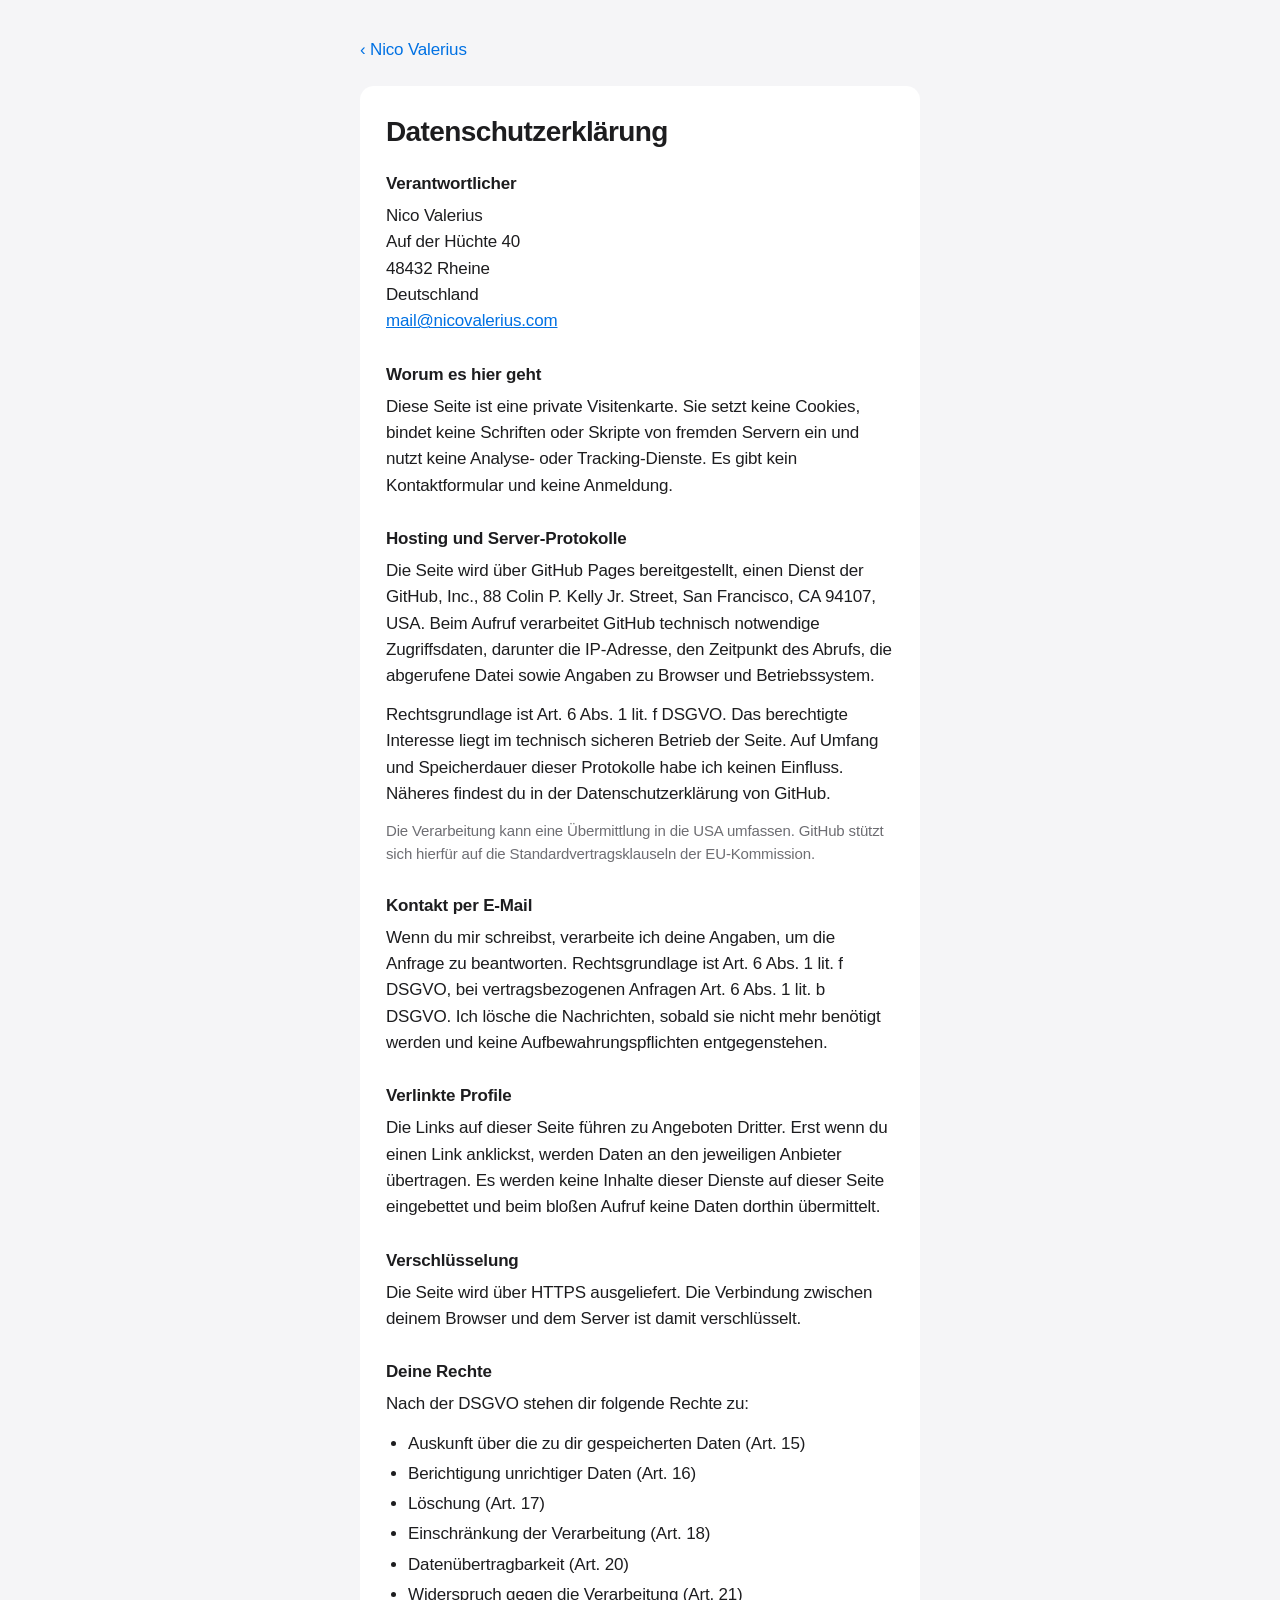
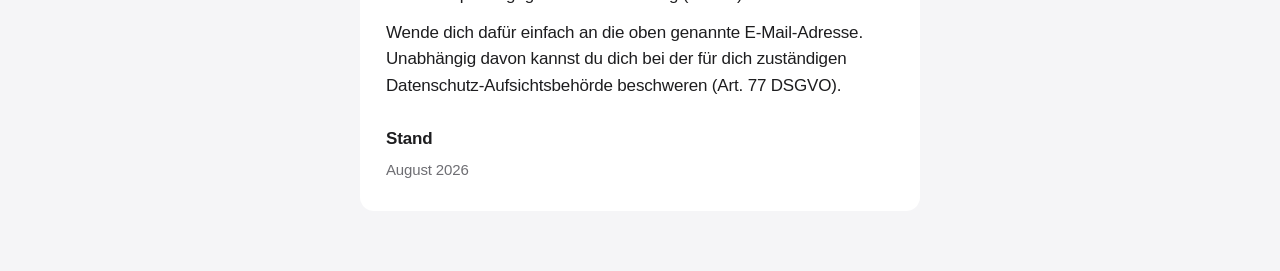
==== datenschutz.html @ 5a9d7f50 "Add files via upload" ====
<!DOCTYPE html>
<html lang="de">
<head>
<meta charset="utf-8">
<meta name="viewport" content="width=device-width, initial-scale=1">
<title>Datenschutz – Nico Valerius</title>
<meta name="robots" content="noindex">
<meta name="theme-color" content="#F5F5F7" media="(prefers-color-scheme: light)">
<meta name="theme-color" content="#000000" media="(prefers-color-scheme: dark)">

<!--
  ══════════════════════════════════════════════════════════
  Auch hier: STRASSE HAUSNUMMER und PLZ ORT ersetzen.

  Diese Erklärung passt zu der Seite, wie sie jetzt ist:
  gehostet bei GitHub Pages, ohne Cookies, ohne Tracking,
  ohne externe Schriften.

  Wenn du später etwas einbaust – Kontaktformular,
  Besucherzähler, eingebettete Videos – muss der Text
  angepasst werden.
  ══════════════════════════════════════════════════════════
-->

<style>
  :root {
    --bg:        #F5F5F7;
    --surface:   #FFFFFF;
    --text:      #1D1D1F;
    --secondary: #6E6E73;
    --accent:    #0071E3;
  }

  @media (prefers-color-scheme: dark) {
    :root {
      --bg:        #000000;
      --surface:   #1C1C1E;
      --text:      #F5F5F7;
      --secondary: #98989D;
      --accent:    #0A84FF;
    }
  }

  * { box-sizing: border-box; }

  body {
    margin: 0;
    padding: 40px 22px 60px;
    background: var(--bg);
    color: var(--text);
    font-family: -apple-system, BlinkMacSystemFont, "SF Pro Display", "SF Pro Text",
                 "Helvetica Neue", Helvetica, Arial, sans-serif;
    -webkit-font-smoothing: antialiased;
    -moz-osx-font-smoothing: grayscale;
  }

  main {
    max-width: 560px;
    margin: 0 auto;
  }

  .back {
    display: inline-block;
    margin-bottom: 26px;
    font-size: 1.0625rem;
    letter-spacing: -0.01em;
    color: var(--accent);
    text-decoration: none;
  }

  .back:hover { text-decoration: underline; }

  .card {
    background: var(--surface);
    border-radius: 14px;
    padding: 30px 26px;
  }

  h1 {
    margin: 0 0 26px;
    font-size: 1.75rem;
    font-weight: 600;
    letter-spacing: -0.022em;
  }

  h2 {
    margin: 30px 0 9px;
    font-size: 1.0625rem;
    font-weight: 600;
    letter-spacing: -0.01em;
  }

  h2:first-of-type { margin-top: 0; }

  p {
    margin: 0 0 12px;
    font-size: 1.0625rem;
    line-height: 1.55;
    letter-spacing: -0.01em;
  }

  ul {
    margin: 0 0 12px;
    padding-left: 22px;
    font-size: 1.0625rem;
    line-height: 1.6;
    letter-spacing: -0.01em;
  }

  li { margin-bottom: 3px; }

  p:last-child { margin-bottom: 0; }

  .muted {
    font-size: 0.9375rem;
    color: var(--secondary);
    line-height: 1.55;
  }

  a { color: var(--accent); }

  a:focus-visible {
    outline: 2px solid var(--accent);
    outline-offset: 2px;
    border-radius: 3px;
  }
</style>
</head>

<body>
  <main>

    <a class="back" href="index.html">&lsaquo; Nico Valerius</a>

    <div class="card">

      <h1>Datenschutz&shy;erklärung</h1>

      <h2>Verantwortlicher</h2>
      <p>
        Nico Valerius<br>
        Auf der Hüchte 40<br>
        48432 Rheine<br>
        Deutschland<br>
        <a href="mailto:mail@nicovalerius.com">mail@nicovalerius.com</a>
      </p>

      <h2>Worum es hier geht</h2>
      <p>
        Diese Seite ist eine private Visitenkarte. Sie setzt keine Cookies, bindet
        keine Schriften oder Skripte von fremden Servern ein und nutzt keine
        Analyse- oder Tracking-Dienste. Es gibt kein Kontaktformular und keine
        Anmeldung.
      </p>

      <h2>Hosting und Server-Protokolle</h2>
      <p>
        Die Seite wird über GitHub Pages bereitgestellt, einen Dienst der GitHub,
        Inc., 88 Colin P. Kelly Jr. Street, San Francisco, CA 94107, USA. Beim
        Aufruf verarbeitet GitHub technisch notwendige Zugriffsdaten, darunter die
        IP-Adresse, den Zeitpunkt des Abrufs, die abgerufene Datei sowie Angaben zu
        Browser und Betriebssystem.
      </p>
      <p>
        Rechtsgrundlage ist Art. 6 Abs. 1 lit. f DSGVO. Das berechtigte Interesse
        liegt im technisch sicheren Betrieb der Seite. Auf Umfang und Speicherdauer
        dieser Protokolle habe ich keinen Einfluss. Näheres findest du in der
        Datenschutzerklärung von GitHub.
      </p>
      <p class="muted">
        Die Verarbeitung kann eine Übermittlung in die USA umfassen. GitHub stützt
        sich hierfür auf die Standardvertragsklauseln der EU-Kommission.
      </p>

      <h2>Kontakt per E-Mail</h2>
      <p>
        Wenn du mir schreibst, verarbeite ich deine Angaben, um die Anfrage zu
        beantworten. Rechtsgrundlage ist Art. 6 Abs. 1 lit. f DSGVO, bei
        vertragsbezogenen Anfragen Art. 6 Abs. 1 lit. b DSGVO. Ich lösche die
        Nachrichten, sobald sie nicht mehr benötigt werden und keine
        Aufbewahrungspflichten entgegenstehen.
      </p>

      <h2>Verlinkte Profile</h2>
      <p>
        Die Links auf dieser Seite führen zu Angeboten Dritter. Erst wenn du einen
        Link anklickst, werden Daten an den jeweiligen Anbieter übertragen. Es
        werden keine Inhalte dieser Dienste auf dieser Seite eingebettet und beim
        bloßen Aufruf keine Daten dorthin übermittelt.
      </p>

      <h2>Verschlüsselung</h2>
      <p>
        Die Seite wird über HTTPS ausgeliefert. Die Verbindung zwischen deinem
        Browser und dem Server ist damit verschlüsselt.
      </p>

      <h2>Deine Rechte</h2>
      <p>Nach der DSGVO stehen dir folgende Rechte zu:</p>
      <ul>
        <li>Auskunft über die zu dir gespeicherten Daten (Art. 15)</li>
        <li>Berichtigung unrichtiger Daten (Art. 16)</li>
        <li>Löschung (Art. 17)</li>
        <li>Einschränkung der Verarbeitung (Art. 18)</li>
        <li>Datenübertragbarkeit (Art. 20)</li>
        <li>Widerspruch gegen die Verarbeitung (Art. 21)</li>
      </ul>
      <p>
        Wende dich dafür einfach an die oben genannte E-Mail-Adresse. Unabhängig
        davon kannst du dich bei der für dich zuständigen
        Datenschutz-Aufsichtsbehörde beschweren (Art. 77 DSGVO).
      </p>

      <h2>Stand</h2>
      <p class="muted">August 2026</p>

    </div>

  </main>
</body>
</html>
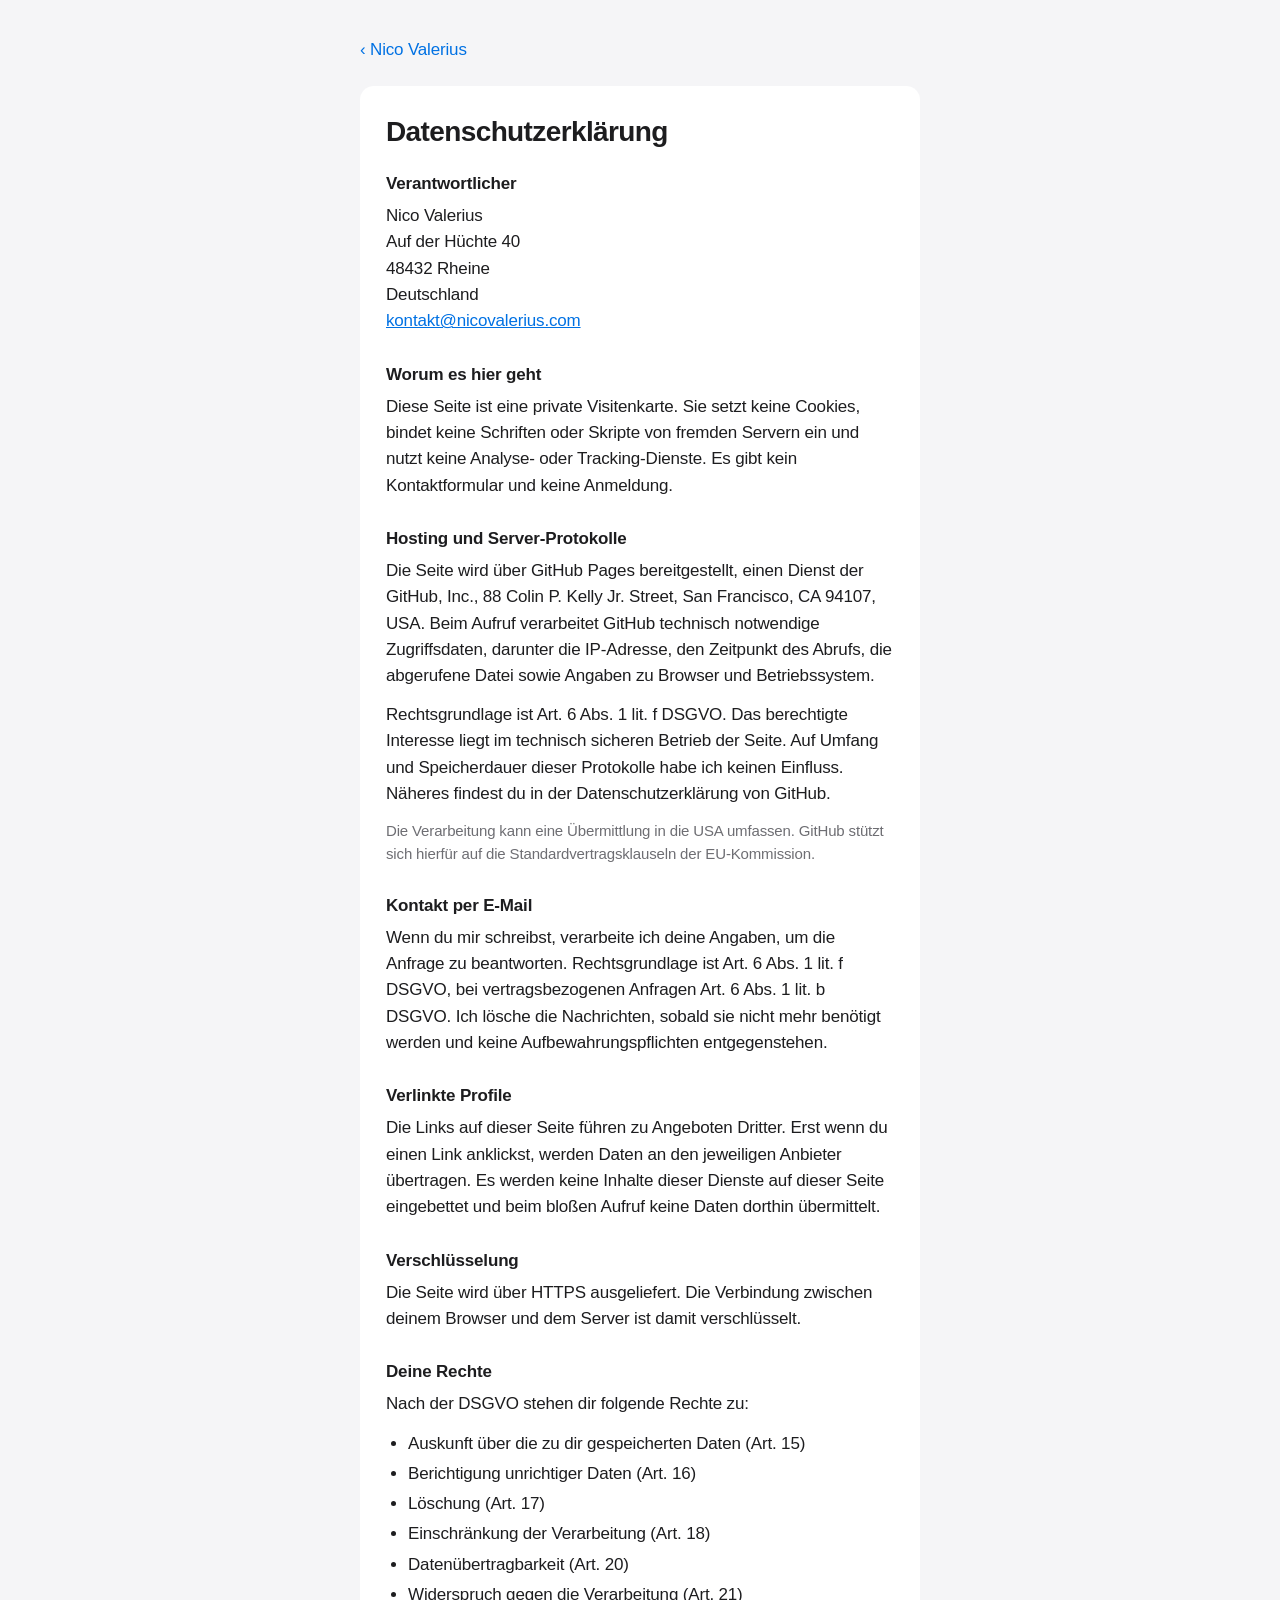
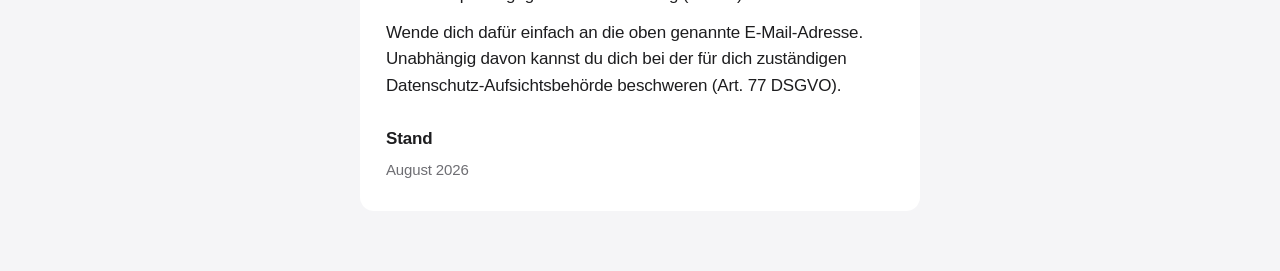
==== commit f9ee9150: "Update email contact in datenschutz.html" ====
--- a/datenschutz.html
+++ b/datenschutz.html
@@ -142,7 +142,7 @@
         Auf der Hüchte 40<br>
         48432 Rheine<br>
         Deutschland<br>
-        <a href="mailto:mail@nicovalerius.com">mail@nicovalerius.com</a>
+        <a href="mailto:kontakt@nicovalerius.com">kontakt@nicovalerius.com</a>
       </p>
 
       <h2>Worum es hier geht</h2>
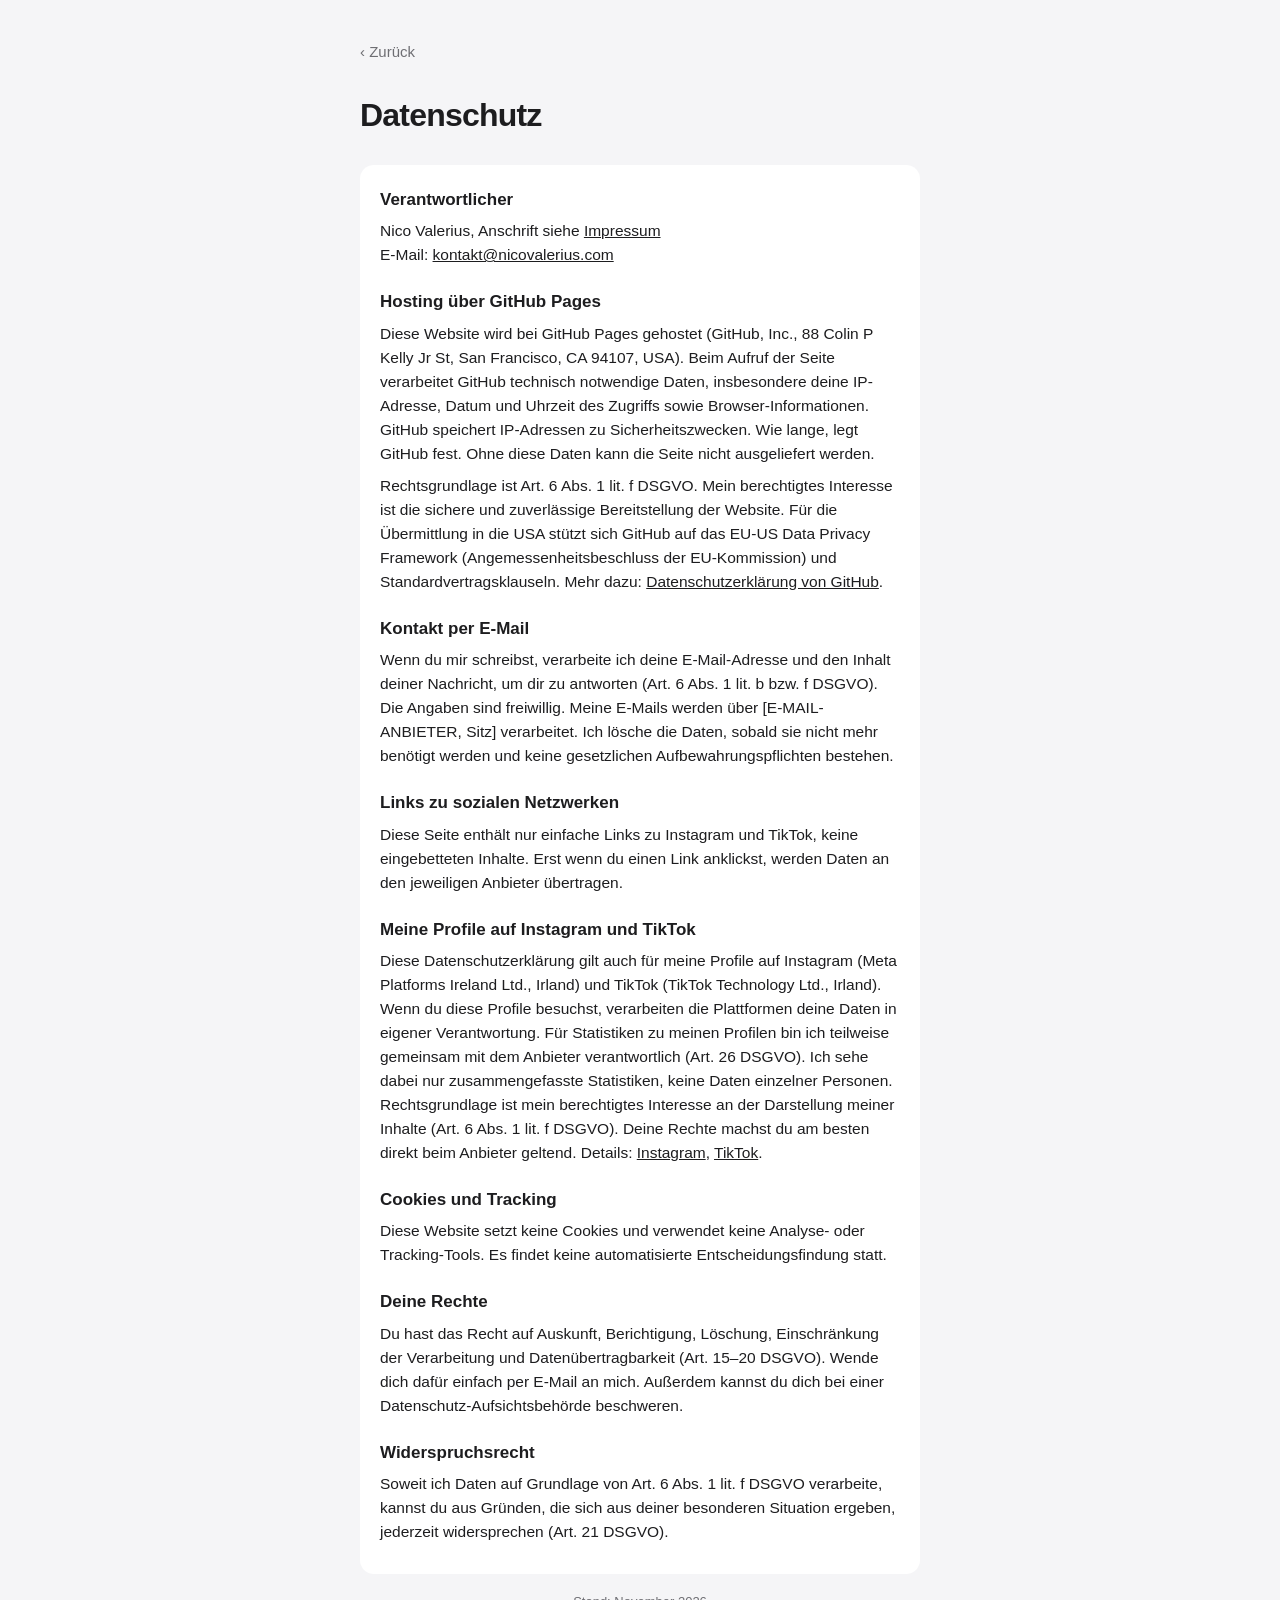
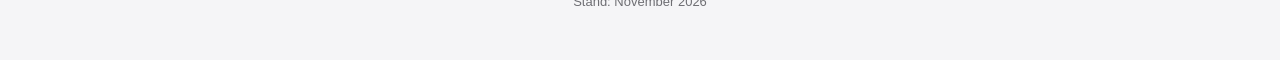
==== commit 9548e013: "Add files via upload" ====
--- a/datenschutz.html
+++ b/datenschutz.html
@@ -4,218 +4,63 @@
 <meta charset="utf-8">
 <meta name="viewport" content="width=device-width, initial-scale=1">
 <title>Datenschutz – Nico Valerius</title>
+<link rel="icon" href="favicon.svg" type="image/svg+xml">
 <meta name="robots" content="noindex">
 <meta name="theme-color" content="#F5F5F7" media="(prefers-color-scheme: light)">
 <meta name="theme-color" content="#000000" media="(prefers-color-scheme: dark)">
-
-<!--
-  ══════════════════════════════════════════════════════════
-  Auch hier: STRASSE HAUSNUMMER und PLZ ORT ersetzen.
-
-  Diese Erklärung passt zu der Seite, wie sie jetzt ist:
-  gehostet bei GitHub Pages, ohne Cookies, ohne Tracking,
-  ohne externe Schriften.
-
-  Wenn du später etwas einbaust – Kontaktformular,
-  Besucherzähler, eingebettete Videos – muss der Text
-  angepasst werden.
-  ══════════════════════════════════════════════════════════
--->
-
 <style>
-  :root {
-    --bg:        #F5F5F7;
-    --surface:   #FFFFFF;
-    --text:      #1D1D1F;
-    --secondary: #6E6E73;
-    --accent:    #0071E3;
-  }
-
-  @media (prefers-color-scheme: dark) {
-    :root {
-      --bg:        #000000;
-      --surface:   #1C1C1E;
-      --text:      #F5F5F7;
-      --secondary: #98989D;
-      --accent:    #0A84FF;
-    }
-  }
-
+  :root { --bg:#F5F5F7; --surface:#FFFFFF; --text:#1D1D1F; --secondary:#6E6E73; }
+  @media (prefers-color-scheme: dark) { :root { --bg:#000000; --surface:#1C1C1E; --text:#F5F5F7; --secondary:#98989D; } }
   * { box-sizing: border-box; }
-
-  body {
-    margin: 0;
-    padding: 40px 22px 60px;
-    background: var(--bg);
-    color: var(--text);
-    font-family: -apple-system, BlinkMacSystemFont, "SF Pro Display", "SF Pro Text",
-                 "Helvetica Neue", Helvetica, Arial, sans-serif;
-    -webkit-font-smoothing: antialiased;
-    -moz-osx-font-smoothing: grayscale;
-  }
-
-  main {
-    max-width: 560px;
-    margin: 0 auto;
-  }
-
-  .back {
-    display: inline-block;
-    margin-bottom: 26px;
-    font-size: 1.0625rem;
-    letter-spacing: -0.01em;
-    color: var(--accent);
-    text-decoration: none;
-  }
-
-  .back:hover { text-decoration: underline; }
-
-  .card {
-    background: var(--surface);
-    border-radius: 14px;
-    padding: 30px 26px;
-  }
-
-  h1 {
-    margin: 0 0 26px;
-    font-size: 1.75rem;
-    font-weight: 600;
-    letter-spacing: -0.022em;
-  }
-
-  h2 {
-    margin: 30px 0 9px;
-    font-size: 1.0625rem;
-    font-weight: 600;
-    letter-spacing: -0.01em;
-  }
-
-  h2:first-of-type { margin-top: 0; }
-
-  p {
-    margin: 0 0 12px;
-    font-size: 1.0625rem;
-    line-height: 1.55;
-    letter-spacing: -0.01em;
-  }
-
-  ul {
-    margin: 0 0 12px;
-    padding-left: 22px;
-    font-size: 1.0625rem;
-    line-height: 1.6;
-    letter-spacing: -0.01em;
-  }
-
-  li { margin-bottom: 3px; }
-
-  p:last-child { margin-bottom: 0; }
-
-  .muted {
-    font-size: 0.9375rem;
-    color: var(--secondary);
-    line-height: 1.55;
-  }
-
-  a { color: var(--accent); }
-
-  a:focus-visible {
-    outline: 2px solid var(--accent);
-    outline-offset: 2px;
-    border-radius: 3px;
-  }
+  body { margin:0; padding:40px 22px; background:var(--bg); color:var(--text);
+    font-family:-apple-system, BlinkMacSystemFont, "SF Pro Text", "Helvetica Neue", Helvetica, Arial, sans-serif;
+    -webkit-font-smoothing:antialiased; line-height:1.55; }
+  main { max-width:560px; margin:0 auto; }
+  .back { display:inline-block; margin-bottom:28px; color:var(--secondary); text-decoration:none; font-size:0.9375rem; }
+  .back:hover { text-decoration:underline; }
+  h1 { margin:0 0 24px; font-size:2rem; font-weight:600; letter-spacing:-0.025em; }
+  .card { background:var(--surface); border-radius:14px; padding:22px 20px; }
+  h2 { margin:22px 0 6px; font-size:1.0625rem; font-weight:600; }
+  h2:first-child { margin-top:0; }
+  p, li { margin:0 0 8px; font-size:0.9688rem; }
+  ul { margin:0 0 8px; padding-left:20px; }
+  a { color:inherit; }
+  a:focus-visible { outline:2px solid #0071E3; outline-offset:2px; border-radius:3px; }
+  .stand { margin-top:18px; color:var(--secondary); font-size:0.8125rem; text-align:center; }
 </style>
 </head>
+<body>
+<main>
+  <a class="back" href="./">‹ Zurück</a>
+  <h1>Datenschutz</h1>
+  <div class="card">
+    <h2>Verantwortlicher</h2>
+    <p>Nico Valerius, Anschrift siehe <a href="impressum.html">Impressum</a><br>
+    E-Mail: <a href="mailto:kontakt@nicovalerius.com">kontakt@nicovalerius.com</a></p>
 
-<body>
-  <main>
+    <h2>Hosting über GitHub Pages</h2>
+    <p>Diese Website wird bei GitHub Pages gehostet (GitHub, Inc., 88 Colin P Kelly Jr St, San Francisco, CA 94107, USA). Beim Aufruf der Seite verarbeitet GitHub technisch notwendige Daten, insbesondere deine IP-Adresse, Datum und Uhrzeit des Zugriffs sowie Browser-Informationen. GitHub speichert IP-Adressen zu Sicherheitszwecken. Wie lange, legt GitHub fest. Ohne diese Daten kann die Seite nicht ausgeliefert werden.</p>
+    <p>Rechtsgrundlage ist Art. 6 Abs. 1 lit. f DSGVO. Mein berechtigtes Interesse ist die sichere und zuverlässige Bereitstellung der Website. Für die Übermittlung in die USA stützt sich GitHub auf das EU-US Data Privacy Framework (Angemessenheitsbeschluss der EU-Kommission) und Standardvertragsklauseln. Mehr dazu: <a href="https://docs.github.com/de/site-policy/privacy-policies/github-general-privacy-statement" rel="noopener">Datenschutzerklärung von GitHub</a>.</p>
 
-    <a class="back" href="index.html">&lsaquo; Nico Valerius</a>
+    <h2>Kontakt per E-Mail</h2>
+    <p>Wenn du mir schreibst, verarbeite ich deine E-Mail-Adresse und den Inhalt deiner Nachricht, um dir zu antworten (Art. 6 Abs. 1 lit. b bzw. f DSGVO). Die Angaben sind freiwillig. Meine E-Mails werden über [E-MAIL-ANBIETER, Sitz] verarbeitet. Ich lösche die Daten, sobald sie nicht mehr benötigt werden und keine gesetzlichen Aufbewahrungspflichten bestehen.</p>
 
-    <div class="card">
+    <h2>Links zu sozialen Netzwerken</h2>
+    <p>Diese Seite enthält nur einfache Links zu Instagram und TikTok, keine eingebetteten Inhalte. Erst wenn du einen Link anklickst, werden Daten an den jeweiligen Anbieter übertragen.</p>
 
-      <h1>Datenschutz&shy;erklärung</h1>
+    <h2>Meine Profile auf Instagram und TikTok</h2>
+    <p>Diese Datenschutzerklärung gilt auch für meine Profile auf Instagram (Meta Platforms Ireland Ltd., Irland) und TikTok (TikTok Technology Ltd., Irland). Wenn du diese Profile besuchst, verarbeiten die Plattformen deine Daten in eigener Verantwortung. Für Statistiken zu meinen Profilen bin ich teilweise gemeinsam mit dem Anbieter verantwortlich (Art. 26 DSGVO). Ich sehe dabei nur zusammengefasste Statistiken, keine Daten einzelner Personen. Rechtsgrundlage ist mein berechtigtes Interesse an der Darstellung meiner Inhalte (Art. 6 Abs. 1 lit. f DSGVO). Deine Rechte machst du am besten direkt beim Anbieter geltend. Details: <a href="https://privacycenter.instagram.com/policy" rel="noopener">Instagram</a>, <a href="https://www.tiktok.com/legal/privacy-policy-eea" rel="noopener">TikTok</a>.</p>
 
-      <h2>Verantwortlicher</h2>
-      <p>
-        Nico Valerius<br>
-        Auf der Hüchte 40<br>
-        48432 Rheine<br>
-        Deutschland<br>
-        <a href="mailto:kontakt@nicovalerius.com">kontakt@nicovalerius.com</a>
-      </p>
+    <h2>Cookies und Tracking</h2>
+    <p>Diese Website setzt keine Cookies und verwendet keine Analyse- oder Tracking-Tools. Es findet keine automatisierte Entscheidungsfindung statt.</p>
 
-      <h2>Worum es hier geht</h2>
-      <p>
-        Diese Seite ist eine private Visitenkarte. Sie setzt keine Cookies, bindet
-        keine Schriften oder Skripte von fremden Servern ein und nutzt keine
-        Analyse- oder Tracking-Dienste. Es gibt kein Kontaktformular und keine
-        Anmeldung.
-      </p>
+    <h2>Deine Rechte</h2>
+    <p>Du hast das Recht auf Auskunft, Berichtigung, Löschung, Einschränkung der Verarbeitung und Datenübertragbarkeit (Art. 15–20 DSGVO). Wende dich dafür einfach per E-Mail an mich. Außerdem kannst du dich bei einer Datenschutz-Aufsichtsbehörde beschweren.</p>
 
-      <h2>Hosting und Server-Protokolle</h2>
-      <p>
-        Die Seite wird über GitHub Pages bereitgestellt, einen Dienst der GitHub,
-        Inc., 88 Colin P. Kelly Jr. Street, San Francisco, CA 94107, USA. Beim
-        Aufruf verarbeitet GitHub technisch notwendige Zugriffsdaten, darunter die
-        IP-Adresse, den Zeitpunkt des Abrufs, die abgerufene Datei sowie Angaben zu
-        Browser und Betriebssystem.
-      </p>
-      <p>
-        Rechtsgrundlage ist Art. 6 Abs. 1 lit. f DSGVO. Das berechtigte Interesse
-        liegt im technisch sicheren Betrieb der Seite. Auf Umfang und Speicherdauer
-        dieser Protokolle habe ich keinen Einfluss. Näheres findest du in der
-        Datenschutzerklärung von GitHub.
-      </p>
-      <p class="muted">
-        Die Verarbeitung kann eine Übermittlung in die USA umfassen. GitHub stützt
-        sich hierfür auf die Standardvertragsklauseln der EU-Kommission.
-      </p>
-
-      <h2>Kontakt per E-Mail</h2>
-      <p>
-        Wenn du mir schreibst, verarbeite ich deine Angaben, um die Anfrage zu
-        beantworten. Rechtsgrundlage ist Art. 6 Abs. 1 lit. f DSGVO, bei
-        vertragsbezogenen Anfragen Art. 6 Abs. 1 lit. b DSGVO. Ich lösche die
-        Nachrichten, sobald sie nicht mehr benötigt werden und keine
-        Aufbewahrungspflichten entgegenstehen.
-      </p>
-
-      <h2>Verlinkte Profile</h2>
-      <p>
-        Die Links auf dieser Seite führen zu Angeboten Dritter. Erst wenn du einen
-        Link anklickst, werden Daten an den jeweiligen Anbieter übertragen. Es
-        werden keine Inhalte dieser Dienste auf dieser Seite eingebettet und beim
-        bloßen Aufruf keine Daten dorthin übermittelt.
-      </p>
-
-      <h2>Verschlüsselung</h2>
-      <p>
-        Die Seite wird über HTTPS ausgeliefert. Die Verbindung zwischen deinem
-        Browser und dem Server ist damit verschlüsselt.
-      </p>
-
-      <h2>Deine Rechte</h2>
-      <p>Nach der DSGVO stehen dir folgende Rechte zu:</p>
-      <ul>
-        <li>Auskunft über die zu dir gespeicherten Daten (Art. 15)</li>
-        <li>Berichtigung unrichtiger Daten (Art. 16)</li>
-        <li>Löschung (Art. 17)</li>
-        <li>Einschränkung der Verarbeitung (Art. 18)</li>
-        <li>Datenübertragbarkeit (Art. 20)</li>
-        <li>Widerspruch gegen die Verarbeitung (Art. 21)</li>
-      </ul>
-      <p>
-        Wende dich dafür einfach an die oben genannte E-Mail-Adresse. Unabhängig
-        davon kannst du dich bei der für dich zuständigen
-        Datenschutz-Aufsichtsbehörde beschweren (Art. 77 DSGVO).
-      </p>
-
-      <h2>Stand</h2>
-      <p class="muted">August 2026</p>
-
-    </div>
-
-  </main>
+    <h2>Widerspruchsrecht</h2>
+    <p>Soweit ich Daten auf Grundlage von Art. 6 Abs. 1 lit. f DSGVO verarbeite, kannst du aus Gründen, die sich aus deiner besonderen Situation ergeben, jederzeit widersprechen (Art. 21 DSGVO).</p>
+  </div>
+  <p class="stand">Stand: November 2026</p>
+</main>
 </body>
 </html>
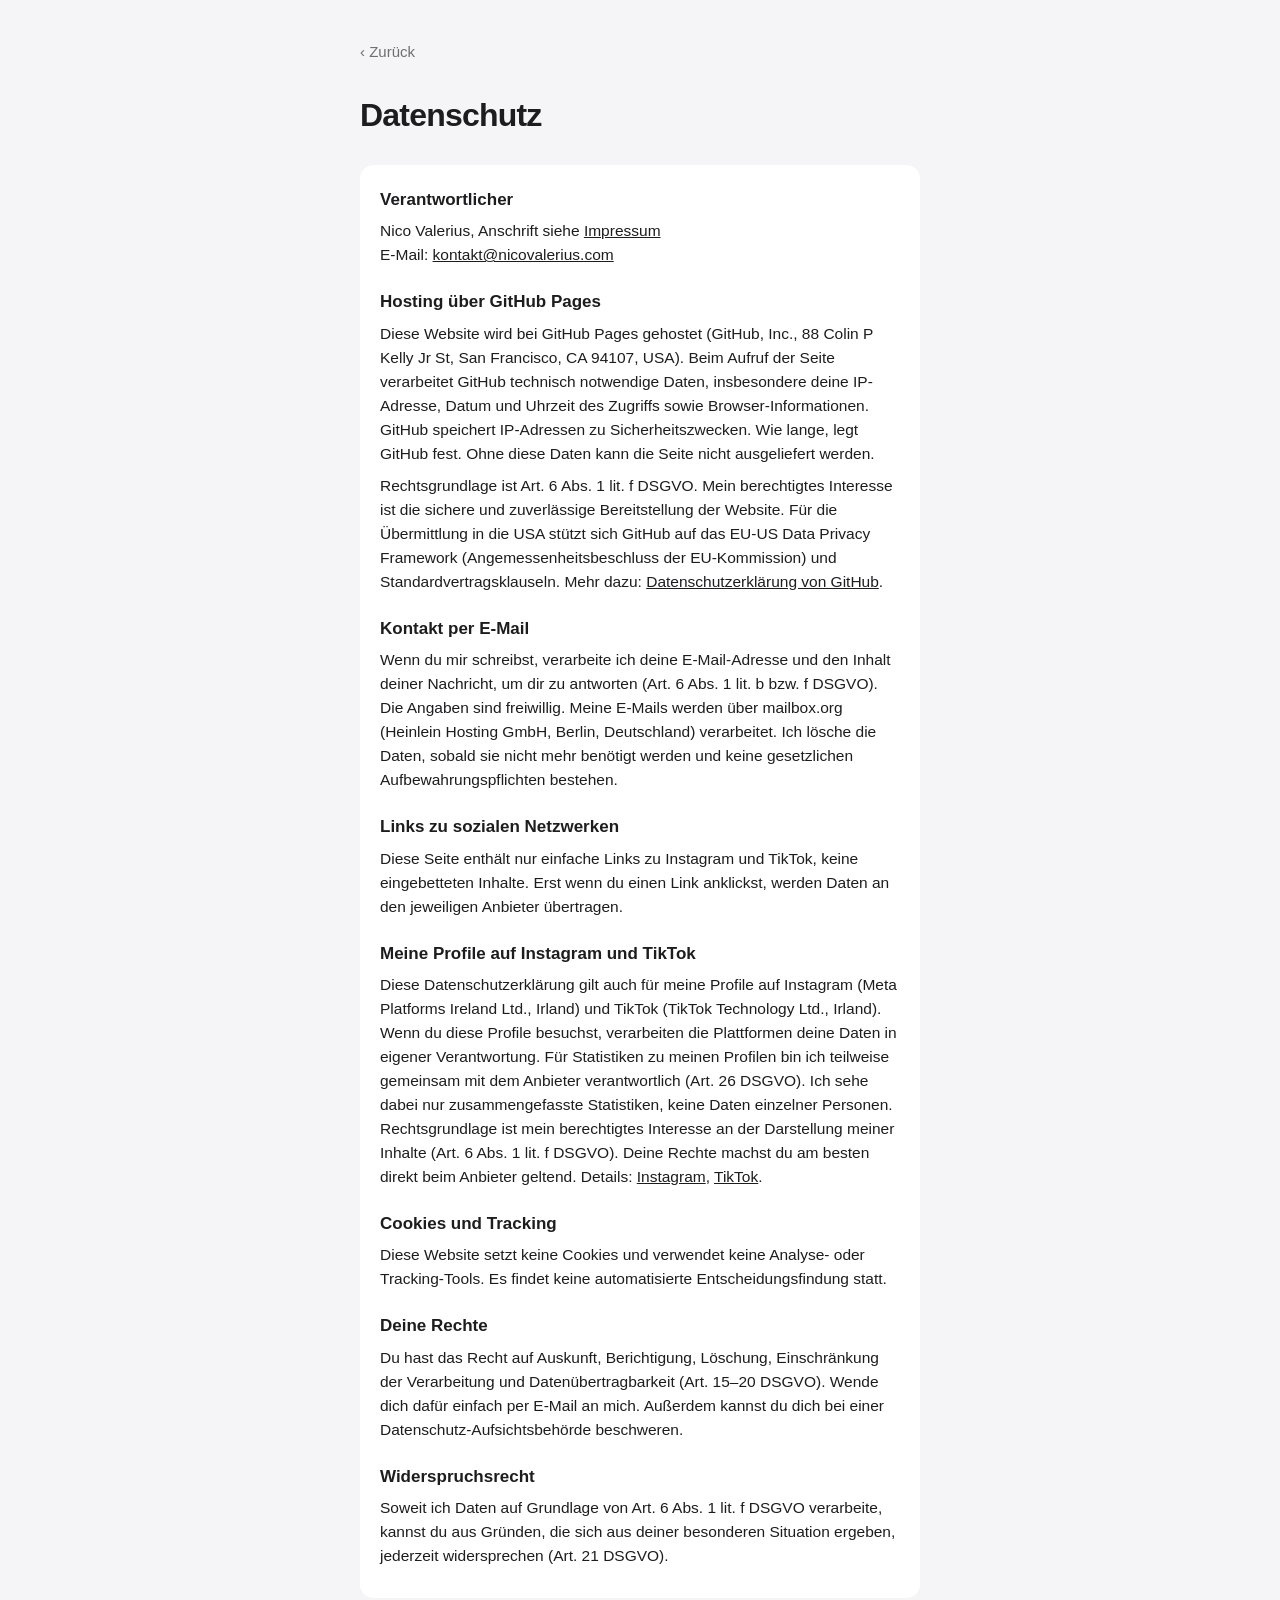
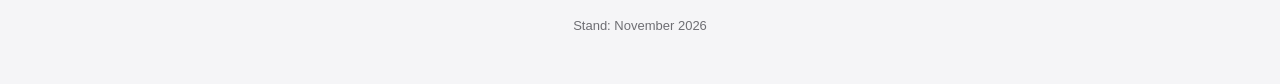
==== commit c44532ca: "Update email provider information in datenschutz.html" ====
--- a/datenschutz.html
+++ b/datenschutz.html
@@ -43,7 +43,7 @@
     <p>Rechtsgrundlage ist Art. 6 Abs. 1 lit. f DSGVO. Mein berechtigtes Interesse ist die sichere und zuverlässige Bereitstellung der Website. Für die Übermittlung in die USA stützt sich GitHub auf das EU-US Data Privacy Framework (Angemessenheitsbeschluss der EU-Kommission) und Standardvertragsklauseln. Mehr dazu: <a href="https://docs.github.com/de/site-policy/privacy-policies/github-general-privacy-statement" rel="noopener">Datenschutzerklärung von GitHub</a>.</p>
 
     <h2>Kontakt per E-Mail</h2>
-    <p>Wenn du mir schreibst, verarbeite ich deine E-Mail-Adresse und den Inhalt deiner Nachricht, um dir zu antworten (Art. 6 Abs. 1 lit. b bzw. f DSGVO). Die Angaben sind freiwillig. Meine E-Mails werden über [E-MAIL-ANBIETER, Sitz] verarbeitet. Ich lösche die Daten, sobald sie nicht mehr benötigt werden und keine gesetzlichen Aufbewahrungspflichten bestehen.</p>
+    <p>Wenn du mir schreibst, verarbeite ich deine E-Mail-Adresse und den Inhalt deiner Nachricht, um dir zu antworten (Art. 6 Abs. 1 lit. b bzw. f DSGVO). Die Angaben sind freiwillig. Meine E-Mails werden über mailbox.org (Heinlein Hosting GmbH, Berlin, Deutschland) verarbeitet. Ich lösche die Daten, sobald sie nicht mehr benötigt werden und keine gesetzlichen Aufbewahrungspflichten bestehen.</p>
 
     <h2>Links zu sozialen Netzwerken</h2>
     <p>Diese Seite enthält nur einfache Links zu Instagram und TikTok, keine eingebetteten Inhalte. Erst wenn du einen Link anklickst, werden Daten an den jeweiligen Anbieter übertragen.</p>
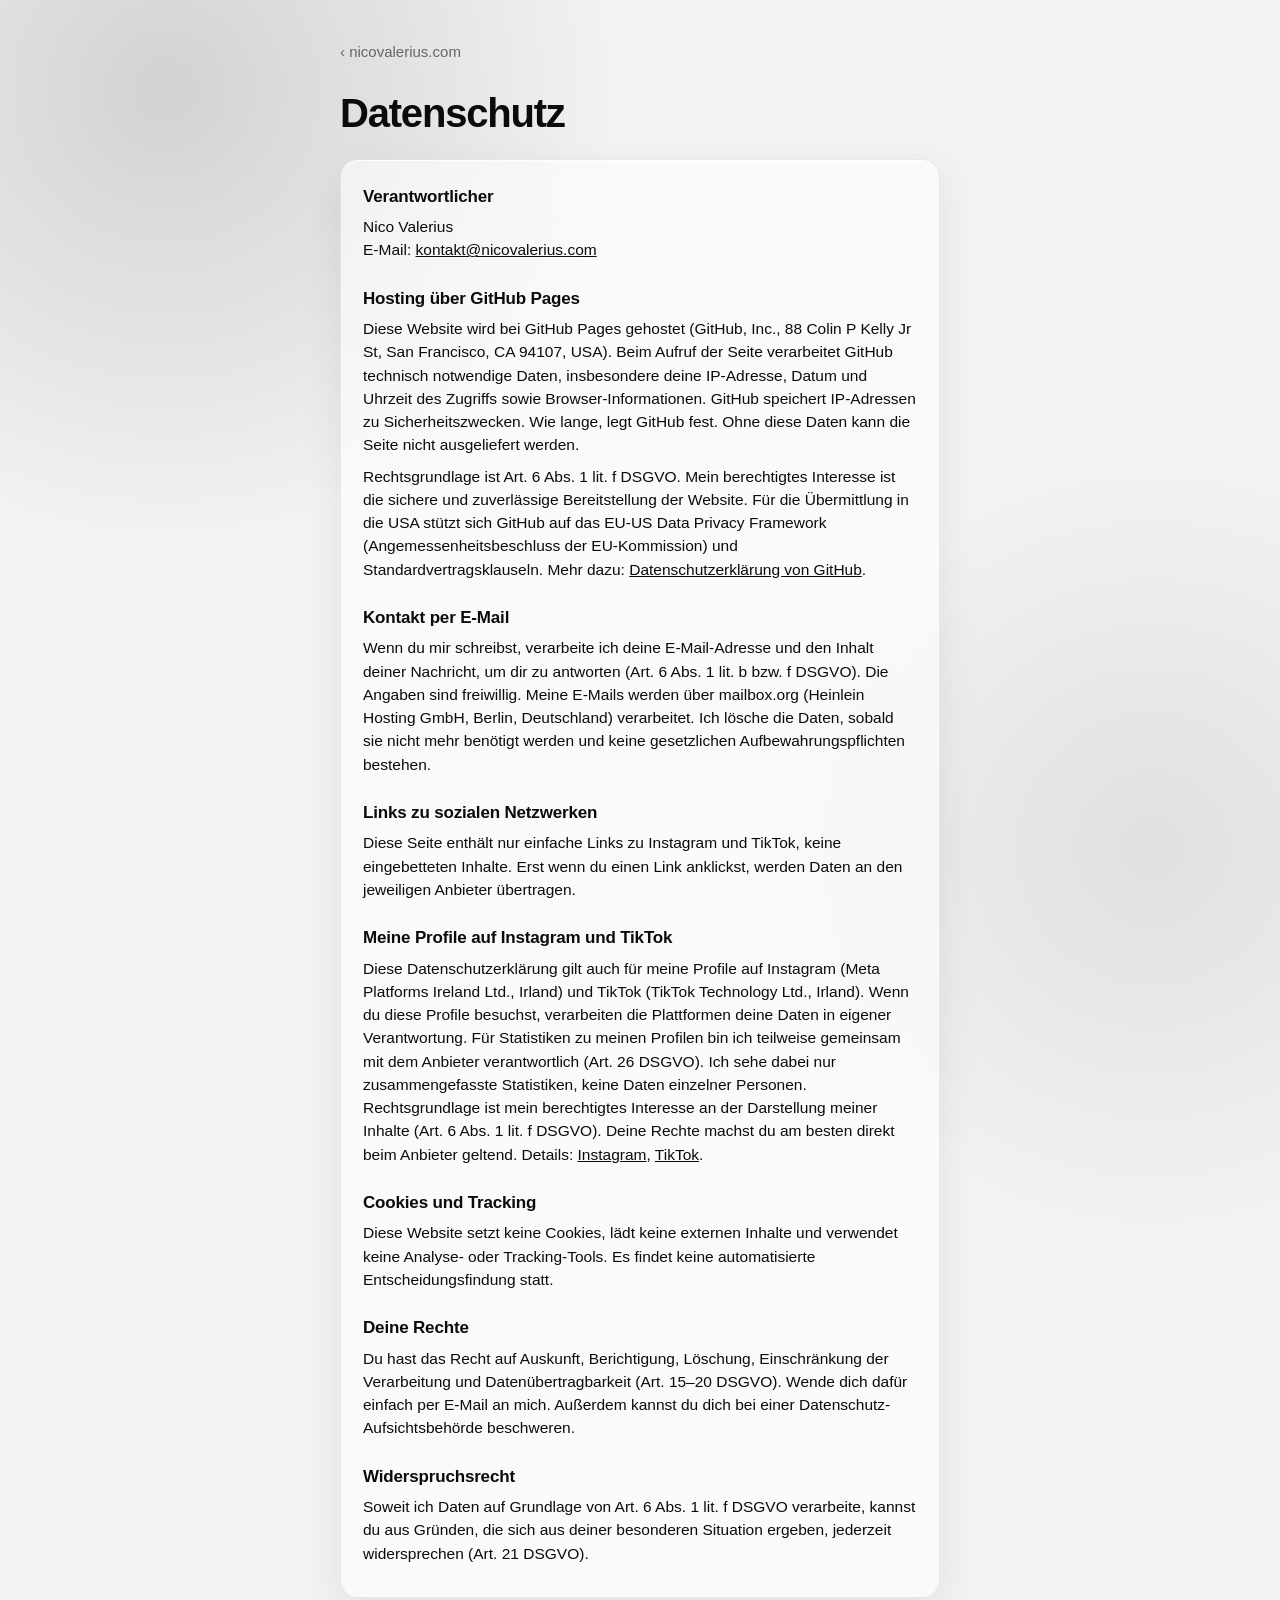
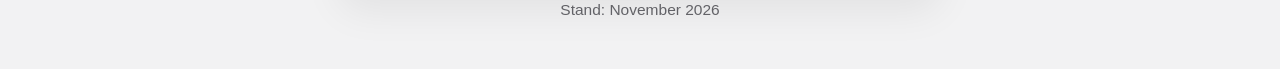
==== commit d29ff4a6: "Add files via upload" ====
--- a/datenschutz.html
+++ b/datenschutz.html
@@ -2,65 +2,48 @@
 <html lang="de">
 <head>
 <meta charset="utf-8">
-<meta name="viewport" content="width=device-width, initial-scale=1">
+<meta name="viewport" content="width=device-width, initial-scale=1, viewport-fit=cover">
+<link rel="icon" href="favicon.svg" type="image/svg+xml">
+<link rel="apple-touch-icon" href="apple-touch-icon.png">
+<link rel="stylesheet" href="style.css">
+<meta name="theme-color" content="#F2F2F3" media="(prefers-color-scheme: light)">
+<meta name="theme-color" content="#000000" media="(prefers-color-scheme: dark)">
 <title>Datenschutz – Nico Valerius</title>
-<link rel="icon" href="favicon.svg" type="image/svg+xml">
 <meta name="robots" content="noindex">
-<meta name="theme-color" content="#F5F5F7" media="(prefers-color-scheme: light)">
-<meta name="theme-color" content="#000000" media="(prefers-color-scheme: dark)">
-<style>
-  :root { --bg:#F5F5F7; --surface:#FFFFFF; --text:#1D1D1F; --secondary:#6E6E73; }
-  @media (prefers-color-scheme: dark) { :root { --bg:#000000; --surface:#1C1C1E; --text:#F5F5F7; --secondary:#98989D; } }
-  * { box-sizing: border-box; }
-  body { margin:0; padding:40px 22px; background:var(--bg); color:var(--text);
-    font-family:-apple-system, BlinkMacSystemFont, "SF Pro Text", "Helvetica Neue", Helvetica, Arial, sans-serif;
-    -webkit-font-smoothing:antialiased; line-height:1.55; }
-  main { max-width:560px; margin:0 auto; }
-  .back { display:inline-block; margin-bottom:28px; color:var(--secondary); text-decoration:none; font-size:0.9375rem; }
-  .back:hover { text-decoration:underline; }
-  h1 { margin:0 0 24px; font-size:2rem; font-weight:600; letter-spacing:-0.025em; }
-  .card { background:var(--surface); border-radius:14px; padding:22px 20px; }
-  h2 { margin:22px 0 6px; font-size:1.0625rem; font-weight:600; }
-  h2:first-child { margin-top:0; }
-  p, li { margin:0 0 8px; font-size:0.9688rem; }
-  ul { margin:0 0 8px; padding-left:20px; }
-  a { color:inherit; }
-  a:focus-visible { outline:2px solid #0071E3; outline-offset:2px; border-radius:3px; }
-  .stand { margin-top:18px; color:var(--secondary); font-size:0.8125rem; text-align:center; }
-</style>
 </head>
+
 <body>
-<main>
-  <a class="back" href="./">‹ Zurück</a>
-  <h1>Datenschutz</h1>
-  <div class="card">
-    <h2>Verantwortlicher</h2>
-    <p>Nico Valerius, Anschrift siehe <a href="impressum.html">Impressum</a><br>
-    E-Mail: <a href="mailto:kontakt@nicovalerius.com">kontakt@nicovalerius.com</a></p>
+  <main class="doc">
+    <a class="back" href="./">‹ nicovalerius.com</a>
+    <h1>Datenschutz</h1>
+    <div class="card glass">
+      <h2>Verantwortlicher</h2>
+      <p>Nico Valerius<br>
+      E-Mail: <a href="mailto:kontakt@nicovalerius.com">kontakt@nicovalerius.com</a></p>
 
-    <h2>Hosting über GitHub Pages</h2>
-    <p>Diese Website wird bei GitHub Pages gehostet (GitHub, Inc., 88 Colin P Kelly Jr St, San Francisco, CA 94107, USA). Beim Aufruf der Seite verarbeitet GitHub technisch notwendige Daten, insbesondere deine IP-Adresse, Datum und Uhrzeit des Zugriffs sowie Browser-Informationen. GitHub speichert IP-Adressen zu Sicherheitszwecken. Wie lange, legt GitHub fest. Ohne diese Daten kann die Seite nicht ausgeliefert werden.</p>
-    <p>Rechtsgrundlage ist Art. 6 Abs. 1 lit. f DSGVO. Mein berechtigtes Interesse ist die sichere und zuverlässige Bereitstellung der Website. Für die Übermittlung in die USA stützt sich GitHub auf das EU-US Data Privacy Framework (Angemessenheitsbeschluss der EU-Kommission) und Standardvertragsklauseln. Mehr dazu: <a href="https://docs.github.com/de/site-policy/privacy-policies/github-general-privacy-statement" rel="noopener">Datenschutzerklärung von GitHub</a>.</p>
+      <h2>Hosting über GitHub Pages</h2>
+      <p>Diese Website wird bei GitHub Pages gehostet (GitHub, Inc., 88 Colin P Kelly Jr St, San Francisco, CA 94107, USA). Beim Aufruf der Seite verarbeitet GitHub technisch notwendige Daten, insbesondere deine IP-Adresse, Datum und Uhrzeit des Zugriffs sowie Browser-Informationen. GitHub speichert IP-Adressen zu Sicherheitszwecken. Wie lange, legt GitHub fest. Ohne diese Daten kann die Seite nicht ausgeliefert werden.</p>
+      <p>Rechtsgrundlage ist Art. 6 Abs. 1 lit. f DSGVO. Mein berechtigtes Interesse ist die sichere und zuverlässige Bereitstellung der Website. Für die Übermittlung in die USA stützt sich GitHub auf das EU-US Data Privacy Framework (Angemessenheitsbeschluss der EU-Kommission) und Standardvertragsklauseln. Mehr dazu: <a href="https://docs.github.com/de/site-policy/privacy-policies/github-general-privacy-statement" rel="noopener">Datenschutzerklärung von GitHub</a>.</p>
 
-    <h2>Kontakt per E-Mail</h2>
-    <p>Wenn du mir schreibst, verarbeite ich deine E-Mail-Adresse und den Inhalt deiner Nachricht, um dir zu antworten (Art. 6 Abs. 1 lit. b bzw. f DSGVO). Die Angaben sind freiwillig. Meine E-Mails werden über mailbox.org (Heinlein Hosting GmbH, Berlin, Deutschland) verarbeitet. Ich lösche die Daten, sobald sie nicht mehr benötigt werden und keine gesetzlichen Aufbewahrungspflichten bestehen.</p>
+      <h2>Kontakt per E-Mail</h2>
+      <p>Wenn du mir schreibst, verarbeite ich deine E-Mail-Adresse und den Inhalt deiner Nachricht, um dir zu antworten (Art. 6 Abs. 1 lit. b bzw. f DSGVO). Die Angaben sind freiwillig. Meine E-Mails werden über mailbox.org (Heinlein Hosting GmbH, Berlin, Deutschland) verarbeitet. Ich lösche die Daten, sobald sie nicht mehr benötigt werden und keine gesetzlichen Aufbewahrungspflichten bestehen.</p>
 
-    <h2>Links zu sozialen Netzwerken</h2>
-    <p>Diese Seite enthält nur einfache Links zu Instagram und TikTok, keine eingebetteten Inhalte. Erst wenn du einen Link anklickst, werden Daten an den jeweiligen Anbieter übertragen.</p>
+      <h2>Links zu sozialen Netzwerken</h2>
+      <p>Diese Seite enthält nur einfache Links zu Instagram und TikTok, keine eingebetteten Inhalte. Erst wenn du einen Link anklickst, werden Daten an den jeweiligen Anbieter übertragen.</p>
 
-    <h2>Meine Profile auf Instagram und TikTok</h2>
-    <p>Diese Datenschutzerklärung gilt auch für meine Profile auf Instagram (Meta Platforms Ireland Ltd., Irland) und TikTok (TikTok Technology Ltd., Irland). Wenn du diese Profile besuchst, verarbeiten die Plattformen deine Daten in eigener Verantwortung. Für Statistiken zu meinen Profilen bin ich teilweise gemeinsam mit dem Anbieter verantwortlich (Art. 26 DSGVO). Ich sehe dabei nur zusammengefasste Statistiken, keine Daten einzelner Personen. Rechtsgrundlage ist mein berechtigtes Interesse an der Darstellung meiner Inhalte (Art. 6 Abs. 1 lit. f DSGVO). Deine Rechte machst du am besten direkt beim Anbieter geltend. Details: <a href="https://privacycenter.instagram.com/policy" rel="noopener">Instagram</a>, <a href="https://www.tiktok.com/legal/privacy-policy-eea" rel="noopener">TikTok</a>.</p>
+      <h2>Meine Profile auf Instagram und TikTok</h2>
+      <p>Diese Datenschutzerklärung gilt auch für meine Profile auf Instagram (Meta Platforms Ireland Ltd., Irland) und TikTok (TikTok Technology Ltd., Irland). Wenn du diese Profile besuchst, verarbeiten die Plattformen deine Daten in eigener Verantwortung. Für Statistiken zu meinen Profilen bin ich teilweise gemeinsam mit dem Anbieter verantwortlich (Art. 26 DSGVO). Ich sehe dabei nur zusammengefasste Statistiken, keine Daten einzelner Personen. Rechtsgrundlage ist mein berechtigtes Interesse an der Darstellung meiner Inhalte (Art. 6 Abs. 1 lit. f DSGVO). Deine Rechte machst du am besten direkt beim Anbieter geltend. Details: <a href="https://privacycenter.instagram.com/policy" rel="noopener">Instagram</a>, <a href="https://www.tiktok.com/legal/privacy-policy-eea" rel="noopener">TikTok</a>.</p>
 
-    <h2>Cookies und Tracking</h2>
-    <p>Diese Website setzt keine Cookies und verwendet keine Analyse- oder Tracking-Tools. Es findet keine automatisierte Entscheidungsfindung statt.</p>
+      <h2>Cookies und Tracking</h2>
+      <p>Diese Website setzt keine Cookies, lädt keine externen Inhalte und verwendet keine Analyse- oder Tracking-Tools. Es findet keine automatisierte Entscheidungsfindung statt.</p>
 
-    <h2>Deine Rechte</h2>
-    <p>Du hast das Recht auf Auskunft, Berichtigung, Löschung, Einschränkung der Verarbeitung und Datenübertragbarkeit (Art. 15–20 DSGVO). Wende dich dafür einfach per E-Mail an mich. Außerdem kannst du dich bei einer Datenschutz-Aufsichtsbehörde beschweren.</p>
+      <h2>Deine Rechte</h2>
+      <p>Du hast das Recht auf Auskunft, Berichtigung, Löschung, Einschränkung der Verarbeitung und Datenübertragbarkeit (Art. 15–20 DSGVO). Wende dich dafür einfach per E-Mail an mich. Außerdem kannst du dich bei einer Datenschutz-Aufsichtsbehörde beschweren.</p>
 
-    <h2>Widerspruchsrecht</h2>
-    <p>Soweit ich Daten auf Grundlage von Art. 6 Abs. 1 lit. f DSGVO verarbeite, kannst du aus Gründen, die sich aus deiner besonderen Situation ergeben, jederzeit widersprechen (Art. 21 DSGVO).</p>
-  </div>
-  <p class="stand">Stand: November 2026</p>
-</main>
+      <h2>Widerspruchsrecht</h2>
+      <p>Soweit ich Daten auf Grundlage von Art. 6 Abs. 1 lit. f DSGVO verarbeite, kannst du aus Gründen, die sich aus deiner besonderen Situation ergeben, jederzeit widersprechen (Art. 21 DSGVO).</p>
+    </div>
+    <p class="stand">Stand: November 2026</p>
+  </main>
 </body>
 </html>
--- a/style.css
+++ b/style.css
@@ -0,0 +1,300 @@
+/* ══════════════════════════════════════════════════════════
+   nicovalerius.com · Schwarz/Weiß mit Glas-Effekt
+   ══════════════════════════════════════════════════════════ */
+
+:root {
+  color-scheme: light dark;
+  --bg:           #F2F2F3;
+  --text:         #0B0B0C;
+  --secondary:    #66666B;
+  --glow-a:       rgba(0, 0, 0, 0.13);
+  --glow-b:       rgba(0, 0, 0, 0.07);
+  --glass:        rgba(255, 255, 255, 0.58);
+  --glass-solid:  rgba(255, 255, 255, 0.94);
+  --glass-border: rgba(0, 0, 0, 0.07);
+  --glass-shine:  rgba(255, 255, 255, 0.85);
+  --shadow:       0 12px 40px rgba(0, 0, 0, 0.07);
+  --separator:    rgba(0, 0, 0, 0.08);
+  --chevron:      #B4B4B9;
+  --press:        rgba(0, 0, 0, 0.04);
+  --focus:        #0B0B0C;
+}
+
+@media (prefers-color-scheme: dark) {
+  :root {
+    --bg:           #000000;
+    --text:         #F5F5F7;
+    --secondary:    #9C9CA2;
+    --glow-a:       rgba(255, 255, 255, 0.16);
+    --glow-b:       rgba(255, 255, 255, 0.08);
+    --glass:        rgba(255, 255, 255, 0.06);
+    --glass-solid:  rgba(28, 28, 30, 0.96);
+    --glass-border: rgba(255, 255, 255, 0.10);
+    --glass-shine:  rgba(255, 255, 255, 0.08);
+    --shadow:       0 12px 40px rgba(0, 0, 0, 0.5);
+    --separator:    rgba(255, 255, 255, 0.09);
+    --chevron:      #55555A;
+    --press:        rgba(255, 255, 255, 0.06);
+    --focus:        #F5F5F7;
+  }
+}
+
+* { box-sizing: border-box; }
+
+html { -webkit-text-size-adjust: 100%; }
+
+body {
+  margin: 0;
+  min-height: 100vh;
+  min-height: 100svh;
+  padding: max(40px, env(safe-area-inset-top)) max(22px, env(safe-area-inset-right))
+           max(40px, env(safe-area-inset-bottom)) max(22px, env(safe-area-inset-left));
+  background: var(--bg);
+  color: var(--text);
+  font-family: -apple-system, BlinkMacSystemFont, "SF Pro Text", "Inter", "Helvetica Neue",
+               Helvetica, Arial, sans-serif;
+  line-height: 1.5;
+  -webkit-font-smoothing: antialiased;
+  -moz-osx-font-smoothing: grayscale;
+  overflow-x: hidden;
+}
+
+/* ── Hintergrund-Leuchten (damit das Glas etwas zum Durchscheinen hat) ── */
+
+body::before,
+body::after {
+  content: "";
+  position: fixed;
+  z-index: -1;
+  border-radius: 50%;
+  pointer-events: none;
+}
+
+body::before {
+  width: 70vmax; height: 70vmax;
+  top: -28vmax; left: -22vmax;
+  background: radial-gradient(closest-side, var(--glow-a), transparent);
+  animation: drift 26s ease-in-out infinite alternate;
+}
+
+body::after {
+  width: 60vmax; height: 60vmax;
+  bottom: -26vmax; right: -20vmax;
+  background: radial-gradient(closest-side, var(--glow-b), transparent);
+  animation: drift 32s ease-in-out infinite alternate-reverse;
+}
+
+@keyframes drift {
+  to { transform: translate(6vmax, 4vmax) scale(1.08); }
+}
+
+/* ── Glas ─────────────────────────────────────────────── */
+
+.glass {
+  background: var(--glass);
+  border: 1px solid var(--glass-border);
+  border-radius: 18px;
+  box-shadow: inset 0 1px 0 var(--glass-shine), var(--shadow);
+  -webkit-backdrop-filter: blur(24px) saturate(160%);
+  backdrop-filter: blur(24px) saturate(160%);
+}
+
+@supports not ((backdrop-filter: blur(1px)) or (-webkit-backdrop-filter: blur(1px))) {
+  .glass { background: var(--glass-solid); }
+}
+
+/* ── Startseite ───────────────────────────────────────── */
+
+.home {
+  display: flex;
+  flex-direction: column;
+  justify-content: center;
+  width: 100%;
+  max-width: 380px;
+  min-height: calc(100svh - 80px);
+  margin: 0 auto;
+}
+
+.avatar {
+  display: block;
+  width: 84px;
+  height: 84px;
+  margin: 0 auto 22px;
+  filter: drop-shadow(0 10px 24px rgba(0, 0, 0, 0.22));
+}
+
+h1 {
+  margin: 0;
+  font-size: clamp(2rem, 8.5vw, 2.5rem);
+  font-weight: 600;
+  letter-spacing: -0.03em;
+  line-height: 1.08;
+}
+
+.home h1 { text-align: center; }
+
+.sub {
+  margin: 12px 0 36px;
+  text-align: center;
+  font-size: 1.0625rem;
+  letter-spacing: -0.01em;
+  color: var(--secondary);
+}
+
+.list { overflow: hidden; }
+
+.item {
+  position: relative;
+  display: flex;
+  align-items: center;
+  gap: 12px;
+  min-height: 56px;
+  padding: 0 18px;
+  color: inherit;
+  text-decoration: none;
+  font-size: 1.0625rem;
+  letter-spacing: -0.01em;
+  transition: background 140ms ease;
+}
+
+.item + .item::before {
+  content: "";
+  position: absolute;
+  top: 0; left: 18px; right: 0;
+  height: 1px;
+  background: var(--separator);
+}
+
+.item .label { flex: none; }
+
+.item .meta {
+  flex: 1;
+  min-width: 0;
+  text-align: right;
+  color: var(--secondary);
+  font-size: 0.9375rem;
+  white-space: nowrap;
+  overflow: hidden;
+  text-overflow: ellipsis;
+}
+
+.item svg {
+  flex: none;
+  width: 8px;
+  height: 13px;
+  color: var(--chevron);
+  transition: transform 140ms ease;
+}
+
+.item:hover, .item:focus-visible { background: var(--press); }
+.item:hover svg { transform: translateX(2px); }
+.item:active { opacity: 0.7; }
+
+.item:focus-visible {
+  outline: 2px solid var(--focus);
+  outline-offset: -2px;
+  border-radius: 18px;
+}
+
+footer {
+  margin-top: 34px;
+  text-align: center;
+  font-size: 0.8125rem;
+  color: var(--secondary);
+}
+
+footer p { margin: 0; }
+footer .legal { margin-top: 7px; }
+
+footer a, .back {
+  color: var(--secondary);
+  text-decoration: none;
+}
+
+footer a:hover, .back:hover { text-decoration: underline; }
+
+a:focus-visible {
+  outline: 2px solid var(--focus);
+  outline-offset: 2px;
+  border-radius: 4px;
+}
+
+/* ── Unterseiten (Impressum, Datenschutz) ─────────────── */
+
+.doc {
+  max-width: 600px;
+  margin: 0 auto;
+}
+
+.back {
+  display: inline-block;
+  margin-bottom: 28px;
+  font-size: 0.9375rem;
+}
+
+.doc h1 { margin-bottom: 24px; }
+
+.doc .card { padding: 24px 22px; }
+
+.doc h2 {
+  margin: 24px 0 6px;
+  font-size: 1.0625rem;
+  font-weight: 600;
+  letter-spacing: -0.01em;
+}
+
+.doc h2:first-child { margin-top: 0; }
+
+.doc p {
+  margin: 0 0 8px;
+  font-size: 0.96875rem;
+}
+
+.doc .card a { color: inherit; }
+
+.stand {
+  margin-top: 18px;
+  text-align: center;
+  font-size: 0.8125rem;
+  color: var(--secondary);
+}
+
+/* ── 404 ─────────────────────────────────────────────── */
+
+.button {
+  display: block;
+  padding: 16px 18px;
+  text-align: center;
+  color: inherit;
+  text-decoration: none;
+  font-size: 1.0625rem;
+}
+
+/* ── Nur für Screenreader ─────────────────────────────── */
+
+.sr {
+  position: absolute;
+  width: 1px;
+  height: 1px;
+  margin: -1px;
+  padding: 0;
+  overflow: hidden;
+  clip: rect(0 0 0 0);
+  white-space: nowrap;
+  border: 0;
+}
+
+/* ── Einblenden ───────────────────────────────────────── */
+
+main {
+  animation: in 620ms cubic-bezier(0.32, 0.72, 0, 1) 40ms both;
+}
+
+@keyframes in {
+  from { opacity: 0; transform: translateY(8px); }
+}
+
+@media (prefers-reduced-motion: reduce) {
+  main, body::before, body::after { animation: none; }
+  .item, .item svg { transition: none; }
+}
